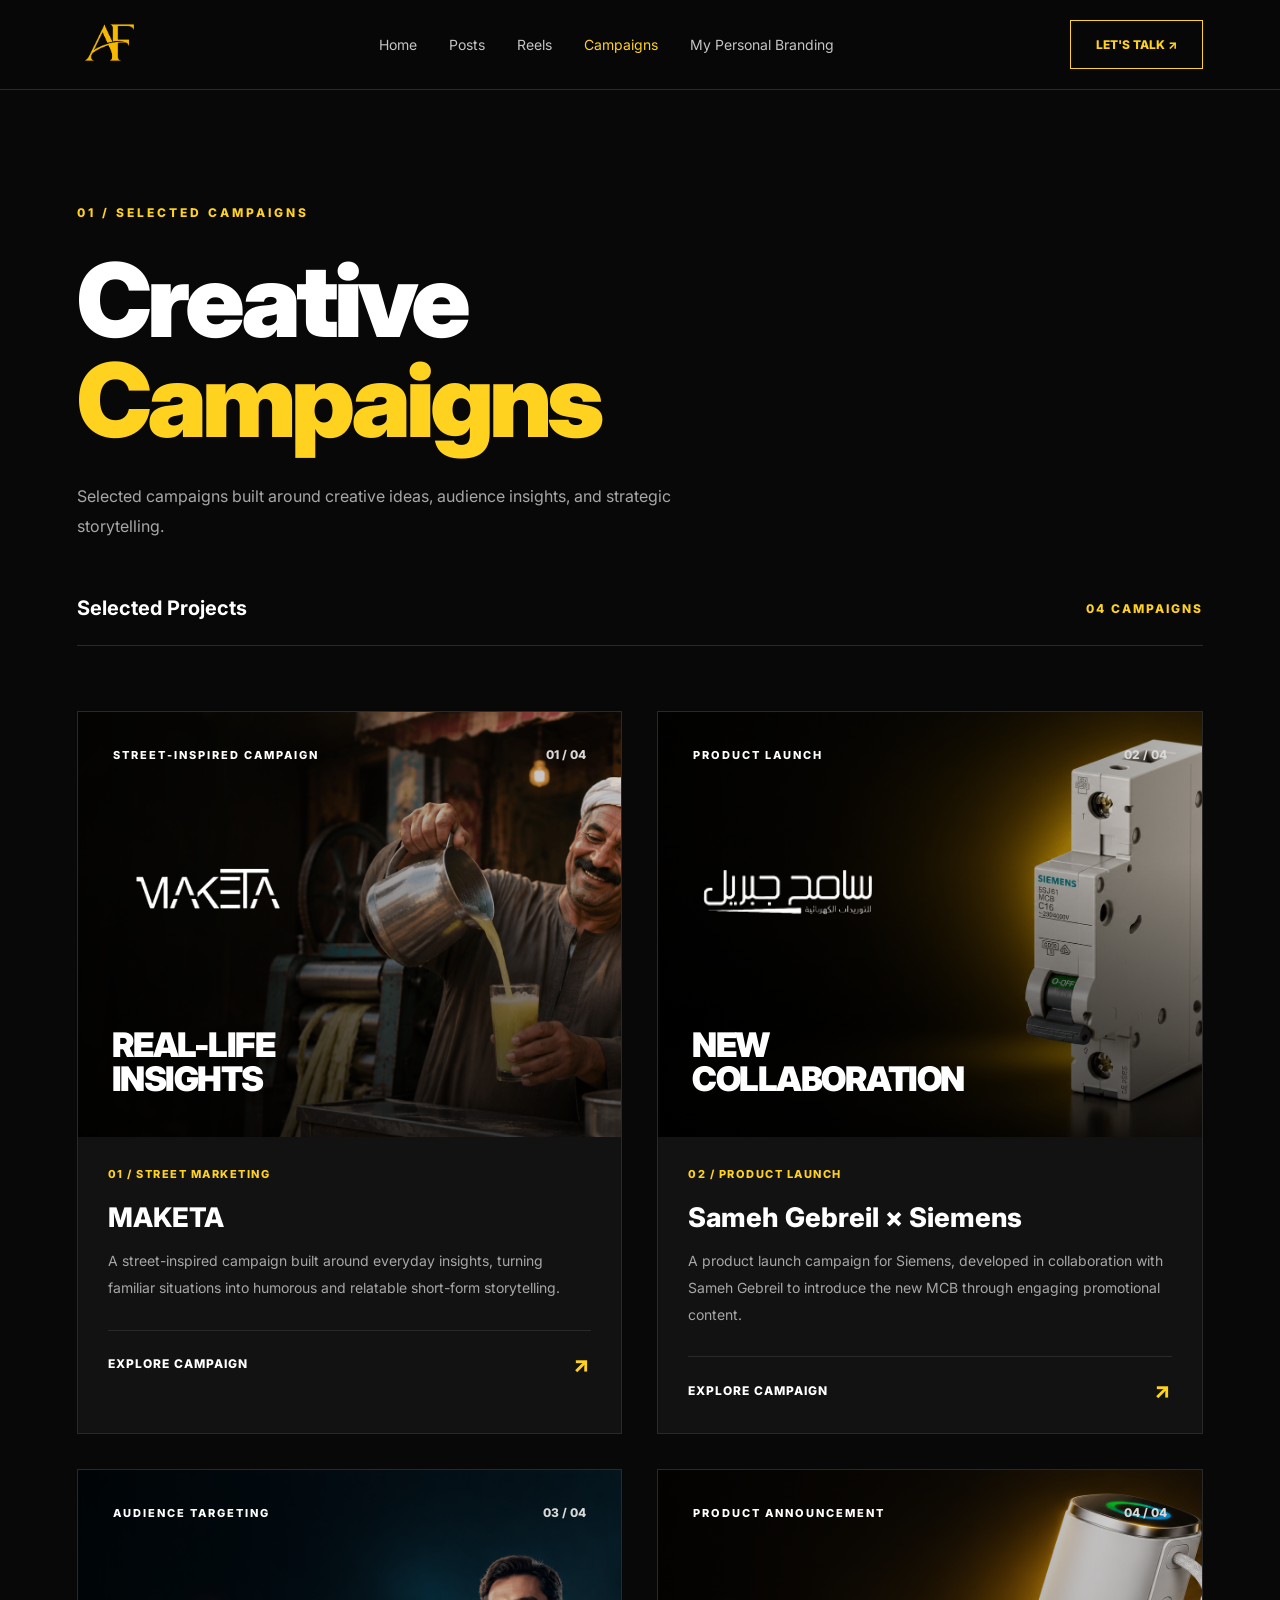
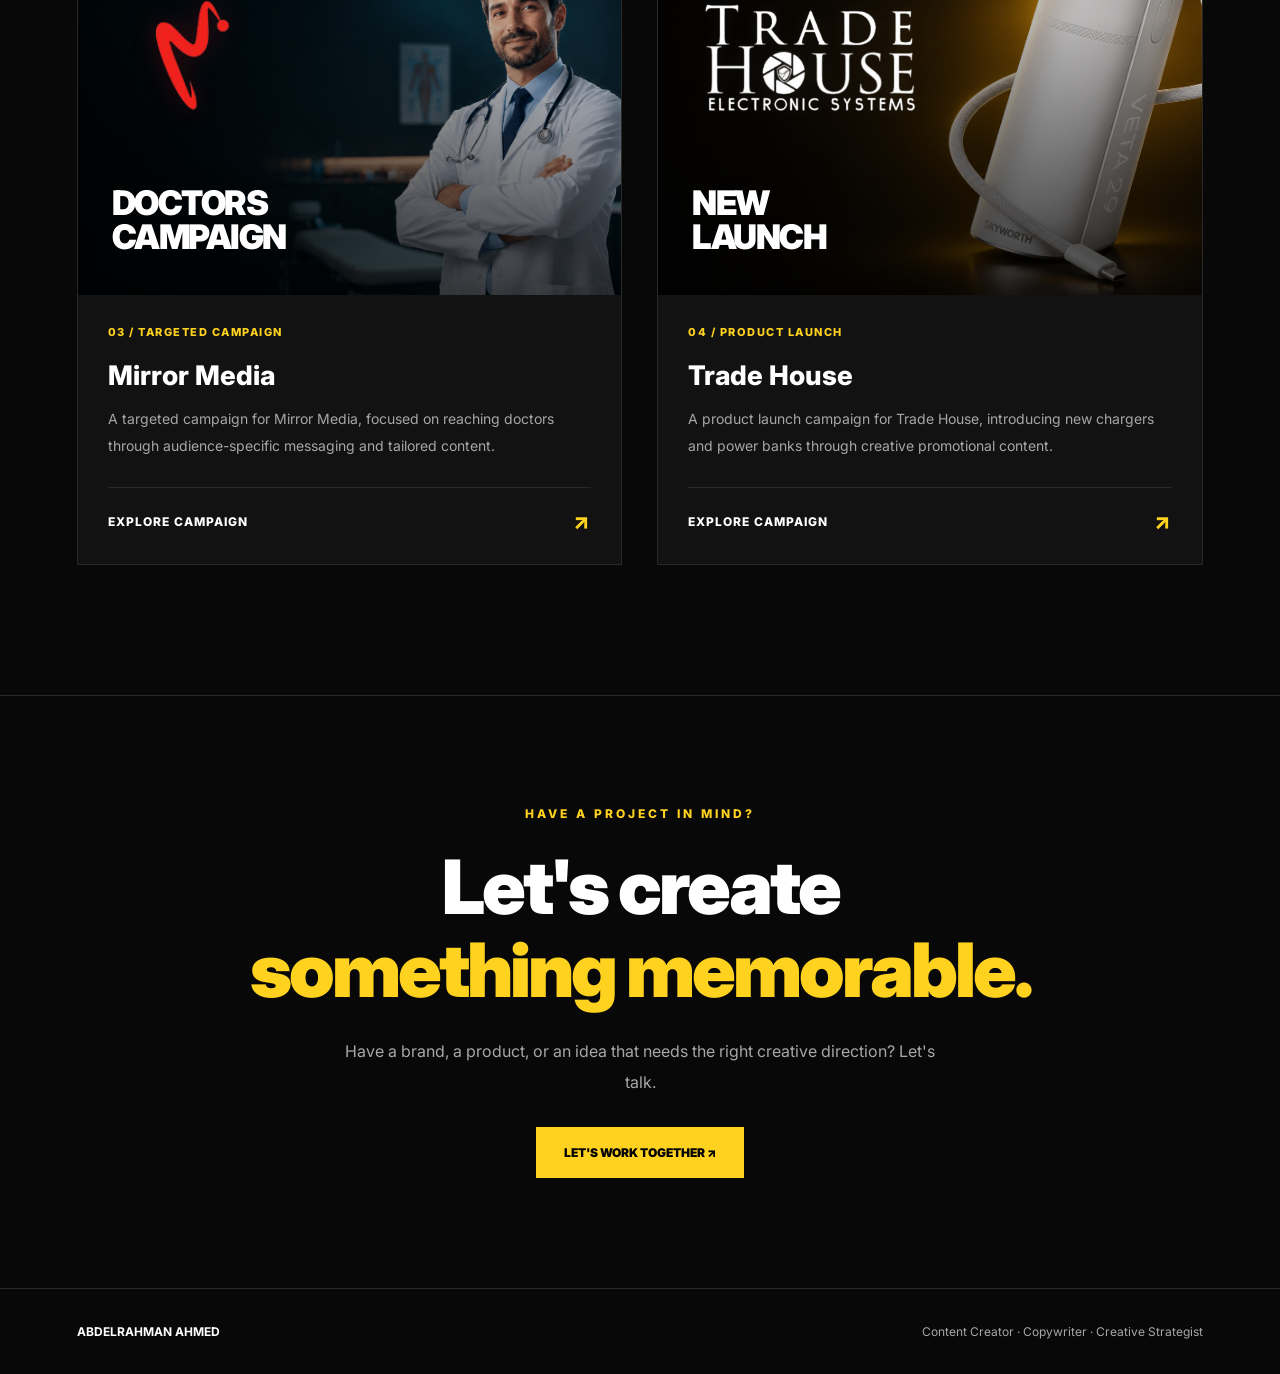
==== campaigns.html @ 6ed4d20f "ي" ====
<!DOCTYPE html>
<html lang="en">
<head>
<script async src="https://www.googletagmanager.com/gtm.js?id=GTM-5Q7FCBQ5"></script>
<script>
  window.dataLayer = window.dataLayer || [];
  function gtag(){dataLayer.push(arguments);}
  gtag('js', new Date());
</script>
<meta charset="UTF-8">
<meta name="viewport" content="width=device-width, initial-scale=1.0">
<title>Selected Campaigns | Abdelrahman Ahmed</title>

<link rel="preconnect" href="https://fonts.googleapis.com">
<link rel="preconnect" href="https://fonts.gstatic.com" crossorigin>
<link href="https://fonts.googleapis.com/css2?family=Inter:wght@400;500;600;700;800;900&display=swap" rel="stylesheet">

<style>
:root {
  --bg: #080808;
  --surface: #121212;
  --yellow: #ffd21f;
  --white: #fff;
  --gray: #a7a7a7;
  --line: #292929;
}

* {
  margin: 0;
  padding: 0;
  box-sizing: border-box;
}

html { scroll-behavior: smooth; }

body {
  background: var(--bg);
  color: var(--white);
  font-family: 'Inter', Arial, sans-serif;
  overflow-x: hidden;
}

a {
  color: inherit;
  text-decoration: none;
}

.container {
  width: 88%;
  max-width: 1450px;
  margin: auto;
}

/* HEADER */

header {
  height: 90px;
  padding: 0 6%;
  display: flex;
  align-items: center;
  justify-content: space-between;
  border-bottom: 1px solid var(--line);
  position: sticky;
  top: 0;
  z-index: 100;
  background: rgba(8,8,8,.96);
  backdrop-filter: blur(12px);
}

.brand img {
  width: 65px;
  height: 58px;
  object-fit: contain;
}

.nav-links {
  display: flex;
  gap: 32px;
  align-items: center;
}

.nav-links a {
  color: #c5c5c5;
  font-size: 14px;
  transition: .3s;
}

.nav-links a:hover,
.nav-links a.active {
  color: var(--yellow);
}

.contact-btn {
  border: 1px solid var(--yellow);
  color: var(--yellow);
  padding: 16px 25px;
  font-size: 12px;
  font-weight: 800;
  transition: .3s;
}

.contact-btn:hover {
  background: var(--yellow);
  color: #000;
}

/* MOBILE MENU */

.mobile-menu-toggle {
  display: none;
  width: 44px;
  height: 44px;
  align-items: center;
  justify-content: center;
  flex-direction: column;
  gap: 6px;
  border: 1px solid transparent;
  background: transparent;
  cursor: pointer;
  padding: 0;
}

.mobile-menu-toggle span {
  display: block;
  width: 26px;
  height: 2px;
  background: #fff;
  border-radius: 2px;
  transition: transform .25s ease, opacity .2s ease;
}

.mobile-menu-toggle[aria-expanded="true"] {
  border-color: var(--yellow);
}

.mobile-menu-toggle[aria-expanded="true"] span:nth-child(1) {
  transform: translateY(8px) rotate(45deg);
}

.mobile-menu-toggle[aria-expanded="true"] span:nth-child(2) {
  opacity: 0;
}

.mobile-menu-toggle[aria-expanded="true"] span:nth-child(3) {
  transform: translateY(-8px) rotate(-45deg);
}

.mobile-menu-backdrop {
  display: none;
}

/* INTRO */

.eyebrow {
  color: var(--yellow);
  font-size: 12px;
  font-weight: 800;
  letter-spacing: 3px;
}

.yellow { color: var(--yellow); }

.page-intro {
  padding: 115px 0 65px;
}

.page-intro h1 {
  font-size: clamp(60px, 8vw, 110px);
  font-weight: 900;
  line-height: .98;
  letter-spacing: -5px;
  margin: 30px 0;
}

.page-description {
  color: var(--gray);
  font-size: 16px;
  line-height: 1.9;
  max-width: 650px;
}

.intro-bottom {
  display: flex;
  justify-content: space-between;
  align-items: center;
  margin-top: 55px;
  padding-bottom: 25px;
  border-bottom: 1px solid var(--line);
}

.intro-bottom h3 { font-size: 20px; }

.project-total {
  color: var(--yellow);
  font-size: 12px;
  letter-spacing: 2px;
  font-weight: 800;
}

/* CAMPAIGNS */

.campaign-section {
  padding-bottom: 130px;
}

.campaign-grid {
  display: grid;
  grid-template-columns: repeat(2, minmax(0, 1fr));
  gap: 35px;
}

.campaign-card {
  display: block;
  background: var(--surface);
  border: 1px solid var(--line);
  overflow: hidden;
  transition: .35s;
}

.campaign-card:hover {
  border-color: var(--yellow);
  transform: translateY(-7px);
}

/* CAMPAIGN VISUAL */

.campaign-visual {
  height: 425px;
  position: relative;
  overflow: hidden;
  isolation: isolate;
  padding: 35px;
  background: #141414;
}

.campaign-image {
  position: absolute;
  inset: 0;
  width: 100%;
  height: 100%;
  object-fit: cover;
  object-position: center;
  z-index: 0;
  transition: transform .7s ease;
}

.campaign-card:hover .campaign-image {
  transform: scale(1.04);
}

.campaign-visual::after {
  content: "";
  position: absolute;
  inset: 0;
  z-index: 1;
  background:
    linear-gradient(
      90deg,
      rgba(0,0,0,.78) 0%,
      rgba(0,0,0,.40) 48%,
      rgba(0,0,0,.10) 100%
    ),
    linear-gradient(
      0deg,
      rgba(0,0,0,.65) 0%,
      transparent 65%
    );
}

/* TOP LABEL */

.visual-top {
  position: relative;
  z-index: 4;
  display: flex;
  justify-content: space-between;
  align-items: center;
}

.visual-category {
  font-size: 11px;
  letter-spacing: 2px;
  font-weight: 800;
}

.visual-number {
  font-size: 12px;
  font-weight: 800;
  color: #d8d8d8;
}

/* HEADLINES */

.visual-bottom {
  position: absolute;
  z-index: 5;
  left: 34px;
  bottom: 42px;
  width: calc(100% - 68px);
}

.visual-highlight {
  display: block;
  max-width: 85%;
  font-size: clamp(32px, 2.65vw, 44px);
  font-weight: 900;
  line-height: .99;
  letter-spacing: -1.5px;
  color: #fff;
  text-transform: uppercase;
  overflow-wrap: normal;
  word-break: normal;
  transition: color .3s ease;
}

.campaign-card:hover .visual-highlight {
  color: var(--yellow);
}

/* LOGOS */

.visual-logo {
  position: absolute;
  z-index: 3;
  top: 135px;
  left: 42px;
  display: flex;
  align-items: center;
  justify-content: center;
  pointer-events: none;
}

.visual-logo img {
  display: block;
  width: 100%;
  height: 100%;
  object-fit: contain;
  background: transparent;
}

/* MAKETA */

.logo-maketa {
  width: 175px;
  height: 90px;
}

/* SAMEH GEBREIL */

.logo-siemens {
  width: 175px;
  height: 90px;
}

/* MIRROR MEDIA */

.logo-mirror {
  top: 125px;
  left: 40px;
  width: 155px;
  height: 125px;
}

.logo-mirror img {
  filter: drop-shadow(0 0 12px rgba(255,25,35,.20));
}

/* TRADE HOUSE */

.logo-trade {
  top: 125px;
  left: 42px;
  width: 220px;
  height: 125px;
  padding: 0;
  margin: 0;
  background: transparent !important;
  border: none;
  border-radius: 0;
  box-shadow: none;
}

.logo-trade img {
  width: 100%;
  height: 100%;
  object-fit: contain;
  background: transparent !important;
  filter: drop-shadow(0 0 8px rgba(255,255,255,.08));
}

/* IMAGE POSITIONING */

.visual-maketa .campaign-image {
  object-position: center;
}

.visual-siemens .campaign-image {
  object-position: center;
}

.visual-mirror .campaign-image {
  object-position: center;
}

.visual-trade .campaign-image {
  object-position: center;
}

/* CAMPAIGN INFO */

.campaign-info {
  padding: 30px;
  background: var(--surface);
}

.campaign-meta {
  display: flex;
  align-items: center;
  margin-bottom: 20px;
}

.campaign-meta span {
  color: var(--yellow);
  font-size: 11px;
  font-weight: 800;
  letter-spacing: 1.5px;
}

.campaign-info h3 {
  font-size: 27px;
  font-weight: 800;
  margin-bottom: 14px;
  transition: .3s;
}

.campaign-card:hover .campaign-info h3 {
  color: var(--yellow);
}

.campaign-info p {
  color: var(--gray);
  font-size: 14px;
  line-height: 1.9;
  max-width: 560px;
}

.view-project {
  display: flex;
  justify-content: space-between;
  align-items: center;
  border-top: 1px solid var(--line);
  margin-top: 28px;
  padding-top: 20px;
  color: white;
  font-size: 12px;
  font-weight: 800;
  letter-spacing: 1px;
}

.view-project span:last-child {
  color: var(--yellow);
  font-size: 22px;
  transition: .3s;
}

.campaign-card:hover .view-project span:last-child {
  transform: translate(5px,-5px);
}

/* CTA */

.final-cta {
  text-align: center;
  padding: 110px 20px;
  border-top: 1px solid var(--line);
}

.final-cta h2 {
  font-size: clamp(40px,6vw,75px);
  font-weight: 900;
  line-height: 1.1;
  margin: 25px 0;
  letter-spacing: -3px;
}

.final-cta p {
  color: var(--gray);
  max-width: 600px;
  margin: 0 auto 30px;
  line-height: 1.9;
}

.primary-btn {
  display: inline-block;
  background: var(--yellow);
  color: #000;
  padding: 18px 28px;
  font-size: 12px;
  font-weight: 900;
  transition: .3s;
}

.primary-btn:hover {
  background: white;
  transform: translateY(-4px);
}

/* FOOTER */

footer {
  padding: 35px 6%;
  border-top: 1px solid var(--line);
  display: flex;
  justify-content: space-between;
  gap: 20px;
  color: var(--gray);
  font-size: 12px;
}

footer strong { color: white; }

/* TABLET */

@media (max-width: 900px) {

  .campaign-grid {
    gap: 20px;
  }

  .campaign-visual {
    height: 340px;
    padding: 25px;
  }

  .visual-bottom {
    left: 24px;
    bottom: 28px;
    width: calc(100% - 48px);
  }

  .visual-highlight {
    font-size: clamp(28px, 3.2vw, 38px);
    max-width: 85%;
  }

  .visual-logo {
    top: 110px;
    left: 28px;
  }

  .logo-maketa {
    width: 150px;
    height: 80px;
  }

  .logo-siemens {
    width: 145px;
    height: 80px;
  }

  .logo-mirror {
    top: 95px;
    left: 25px;
    width: 125px;
    height: 105px;
  }

  .logo-trade {
    top: 95px;
    left: 25px;
    width: 175px;
    height: 100px;
  }

  .campaign-info {
    padding: 22px;
  }

  .campaign-info h3 {
    font-size: 22px;
  }
}

/* MOBILE ONLY */

@media (max-width: 600px) {

  /* HEADER */

  header {
    height: 75px;
    min-height: 75px;
    flex-wrap: nowrap;
    padding: 10px 6%;
    gap: 0;
  }

  .brand img {
    width: 48px;
    height: 45px;
  }

  .mobile-menu-toggle {
    display: flex;
  }

  /* MOBILE NAVIGATION */

  .nav-links {
    display: none;
    position: absolute;
    top: calc(100% + 10px);
    left: 6%;
    right: 6%;
    width: auto;
    order: initial;
    overflow: visible;
    flex-direction: column;
    align-items: stretch;
    gap: 0;
    padding: 12px;
    background: #121212;
    border: 1px solid #303030;
    border-radius: 16px;
    box-shadow: 0 18px 45px rgba(0,0,0,.55);
    z-index: 120;
  }

  .nav-links.is-open {
    display: flex;
  }

  .nav-links a {
    display: block;
    font-size: 15px;
    padding: 17px 14px;
    color: #bdbdbd;
    border-bottom: 1px solid #292929;
  }

  .nav-links a:last-child {
    border-bottom: 0;
  }

  .nav-links a.active {
    color: var(--yellow);
  }

  .mobile-menu-backdrop {
    display: none;
    position: fixed;
    top: 75px;
    left: 0;
    right: 0;
    bottom: 0;
    background: rgba(0,0,0,.48);
    z-index: 95;
  }

  .mobile-menu-backdrop.is-visible {
    display: block;
  }

  body.mobile-menu-open {
    overflow: hidden;
  }

  .contact-btn {
    display: none;
  }

  /* PAGE */

  .container {
    width: 90%;
  }

  .page-intro {
    padding: 65px 0 45px;
  }

  .page-intro h1 {
    font-size: 52px;
    letter-spacing: -3px;
  }

  .page-description {
    font-size: 14px;
  }

  .intro-bottom {
    margin-top: 35px;
    padding-bottom: 20px;
  }

  .intro-bottom h3 {
    font-size: 17px;
  }

  .project-total {
    font-size: 10px;
    letter-spacing: 1.5px;
  }

  /* CAMPAIGN GRID */

  .campaign-grid {
    grid-template-columns: 1fr;
    gap: 24px;
  }

  /* RESPONSIVE IMAGE SIZE */

  .campaign-visual {
    width: 100%;
    height: auto;
    aspect-ratio: 4 / 3;
    min-height: 0;
    padding: 18px;
    overflow: hidden;
  }

  .campaign-image {
    width: 100%;
    height: 100%;
    inset: 0;
    object-fit: cover;
    object-position: center center;
  }

  /* IMAGE LABELS */

  .visual-top {
    position: relative;
    z-index: 4;
    align-items: center;
    gap: 8px;
  }

  .visual-category {
    font-size: clamp(8px, 2.5vw, 10px);
    letter-spacing: 1px;
  }

  .visual-number {
    font-size: 10px;
    white-space: nowrap;
  }

  /* IMAGE HEADLINES */

  .visual-bottom {
    left: 6%;
    bottom: 7%;
    width: 88%;
  }

  .visual-highlight {
    font-size: clamp(25px, 7.5vw, 34px);
    line-height: .98;
    letter-spacing: -1px;
    max-width: 90%;
  }

  /* RESPONSIVE LOGOS */

  .visual-logo {
    top: 26%;
    left: 6%;
  }

  .logo-maketa {
    width: 44%;
    height: 30%;
  }

  .logo-siemens {
    width: 42%;
    height: 30%;
  }

  .logo-mirror {
    top: 24%;
    left: 6%;
    width: 30%;
    height: 34%;
  }

  .logo-trade {
    top: 24%;
    left: 6%;
    width: 42%;
    height: 34%;
  }

  /* CAMPAIGN INFORMATION */

  .campaign-info {
    padding: 20px;
  }

  .campaign-meta {
    margin-bottom: 16px;
  }

  .campaign-meta span {
    font-size: 10px;
    letter-spacing: 1px;
  }

  .campaign-info h3 {
    font-size: 21px;
    margin-bottom: 12px;
  }

  .campaign-info p {
    font-size: 13px;
    line-height: 1.85;
  }

  .view-project {
    margin-top: 22px;
    padding-top: 18px;
    font-size: 11px;
  }

  /* BOTTOM SECTIONS */

  .campaign-section {
    padding-bottom: 65px;
  }

  .final-cta {
    padding: 75px 20px;
  }

  .final-cta h2 {
    font-size: 40px;
  }

  footer {
    flex-direction: column;
    text-align: center;
  }
}

/* SMALL PHONES */

@media (max-width: 360px) {

  .page-intro h1 {
    font-size: 46px;
  }

  .campaign-visual {
    aspect-ratio: 4 / 3;
  }

  .visual-highlight {
    font-size: 25px;
  }

  .campaign-info {
    padding: 16px;
  }

  .campaign-info h3 {
    font-size: 19px;
  }
}

</style>
</head>

<body>

<header>

  <a href="portfolio.html" class="brand">
    <img src="pic/af.png" alt="AF Logo">
  </a>

  <nav class="nav-links" id="site-navigation" aria-label="Main navigation">
    <a href="portfolio.html">Home</a>
    <a href="posts.html">Posts</a>
    <a href="videos.html">Reels</a>
    <a href="campaigns.html" class="active">Campaigns</a>
    <a href="personal-branding.html">My Personal Branding</a>
  </nav>

  <button
    class="mobile-menu-toggle"
    type="button"
    aria-label="Open menu"
    aria-expanded="false"
    aria-controls="site-navigation"
  >
    <span></span>
    <span></span>
    <span></span>
  </button>

  <a href="portfolio.html#contact" class="contact-btn">
    LET'S TALK ↗
  </a>

</header>

<div class="mobile-menu-backdrop" aria-hidden="true"></div>

<main>

<!-- PAGE INTRO -->

<section class="page-intro">
  <div class="container">

    <div class="eyebrow">01 / SELECTED CAMPAIGNS</div>

    <h1>
      Creative<br>
      <span class="yellow">Campaigns</span>
    </h1>

    <p class="page-description">
      Selected campaigns built around creative ideas,
      audience insights, and strategic storytelling.
    </p>

    <div class="intro-bottom">
      <h3>Selected Projects</h3>
      <span class="project-total">04 CAMPAIGNS</span>
    </div>

  </div>
</section>

<!-- CAMPAIGNS -->

<section class="campaign-section">
<div class="container">

<div class="campaign-grid">

<!-- 01 MAKETA -->

<a href="maketa.html" class="campaign-card">

  <div class="campaign-visual visual-maketa">

    <img
      src="pic/كامبين ماكيتا.png"
      alt="MAKETA Campaign"
      class="campaign-image"
    >

    <div class="visual-top">
      <span class="visual-category">STREET-INSPIRED CAMPAIGN</span>
      <span class="visual-number">01 / 04</span>
    </div>

    <div class="visual-logo logo-maketa">
      <img
        src="logos/لوجو كامبين/38.png"
        alt="MAKETA Logo"
      >
    </div>

    <div class="visual-bottom">
      <span class="visual-highlight">
        REAL-LIFE<br>INSIGHTS
      </span>
    </div>

  </div>

  <div class="campaign-info">

    <div class="campaign-meta">
      <span>01 / STREET MARKETING</span>
    </div>

    <h3>MAKETA</h3>

    <p>
      A street-inspired campaign built around everyday insights,
      turning familiar situations into humorous and relatable
      short-form storytelling.
    </p>

    <div class="view-project">
      <span>EXPLORE CAMPAIGN</span>
      <span>↗</span>
    </div>

  </div>

</a>

<!-- 02 SAMEH GEBREIL x SIEMENS -->

<a href="sameh-gabrile-siemens.html" class="campaign-card">

  <div class="campaign-visual visual-siemens">

    <img
      src="pic/كامبين mcb.png"
      alt="Siemens MCB Campaign"
      class="campaign-image"
    >

    <div class="visual-top">
      <span class="visual-category">PRODUCT LAUNCH</span>
      <span class="visual-number">02 / 04</span>
    </div>

    <div class="visual-logo logo-siemens">
      <img
        src="logos/لوجو كامبين/sameh_gabriel_logo_transparent.png"
        alt="Sameh Gebreil Logo"
      >
    </div>

    <div class="visual-bottom">
      <span class="visual-highlight">
        NEW<br>COLLABORATION
      </span>
    </div>

  </div>

  <div class="campaign-info">

    <div class="campaign-meta">
      <span>02 / PRODUCT LAUNCH</span>
    </div>

    <h3>Sameh Gebreil × Siemens</h3>

    <p>
      A product launch campaign for Siemens, developed in
      collaboration with Sameh Gebreil to introduce the new
      MCB through engaging promotional content.
    </p>

    <div class="view-project">
      <span>EXPLORE CAMPAIGN</span>
      <span>↗</span>
    </div>

  </div>

</a>

<!-- 03 MIRROR MEDIA -->

<a href="mirror-media.html" class="campaign-card">

  <div class="campaign-visual visual-mirror">

    <img
      src="pic/كامبين ميرور.png"
      alt="Mirror Media Campaign"
      class="campaign-image"
    >

    <div class="visual-top">
      <span class="visual-category">AUDIENCE TARGETING</span>
      <span class="visual-number">03 / 04</span>
    </div>

    <div class="visual-logo logo-mirror">
      <img
        src="logos/لوجو كامبين/37.png"
        alt="Mirror Media Logo"
      >
    </div>

    <div class="visual-bottom">
      <span class="visual-highlight">
        DOCTORS<br>CAMPAIGN
      </span>
    </div>

  </div>

  <div class="campaign-info">

    <div class="campaign-meta">
      <span>03 / TARGETED CAMPAIGN</span>
    </div>

    <h3>Mirror Media</h3>

    <p>
      A targeted campaign for Mirror Media, focused on reaching
      doctors through audience-specific messaging and tailored content.
    </p>

    <div class="view-project">
      <span>EXPLORE CAMPAIGN</span>
      <span>↗</span>
    </div>

  </div>

</a>

<!-- 04 TRADE HOUSE -->

<a href="trade-store.html" class="campaign-card">

  <div class="campaign-visual visual-trade">

    <img
      src="pic/كامبين باور بانك.png"
      alt="Trade House Campaign"
      class="campaign-image"
    >

    <div class="visual-top">
      <span class="visual-category">PRODUCT ANNOUNCEMENT</span>
      <span class="visual-number">04 / 04</span>
    </div>

    <div class="visual-logo logo-trade">
      <img
        src="logos/لوجو كامبين/19.png"
        alt="Trade House Logo"
      >
    </div>

    <div class="visual-bottom">
      <span class="visual-highlight">
        NEW<br>LAUNCH
      </span>
    </div>

  </div>

  <div class="campaign-info">

    <div class="campaign-meta">
      <span>04 / PRODUCT LAUNCH</span>
    </div>

    <h3>Trade House</h3>

    <p>
      A product launch campaign for Trade House, introducing
      new chargers and power banks through creative
      promotional content.
    </p>

    <div class="view-project">
      <span>EXPLORE CAMPAIGN</span>
      <span>↗</span>
    </div>

  </div>

</a>

</div>
</div>
</section>

<!-- FINAL CTA -->

<section class="final-cta">

  <div class="eyebrow">HAVE A PROJECT IN MIND?</div>

  <h2>
    Let's create<br>
    <span class="yellow">something memorable.</span>
  </h2>

  <p>
    Have a brand, a product, or an idea that needs the right
    creative direction? Let's talk.
  </p>

  <a href="portfolio.html#contact" class="primary-btn">
    LET'S WORK TOGETHER ↗
  </a>

</section>

</main>

<!-- FOOTER -->

<footer>
  <strong>ABDELRAHMAN AHMED</strong>
  <span>Content Creator · Copywriter · Creative Strategist</span>
</footer>

<!-- MOBILE MENU SCRIPT -->

<script>
(() => {

  const menuButton = document.querySelector(".mobile-menu-toggle");
  const navigation = document.querySelector(".nav-links");
  const backdrop = document.querySelector(".mobile-menu-backdrop");

  if (!menuButton || !navigation || !backdrop) return;

  const setMenuState = (isOpen) => {

    menuButton.setAttribute("aria-expanded", String(isOpen));

    menuButton.setAttribute(
      "aria-label",
      isOpen ? "Close menu" : "Open menu"
    );

    navigation.classList.toggle("is-open", isOpen);

    backdrop.classList.toggle("is-visible", isOpen);

    document.body.classList.toggle("mobile-menu-open", isOpen);
  };

  menuButton.addEventListener("click", () => {

    const isOpen =
      menuButton.getAttribute("aria-expanded") === "true";

    setMenuState(!isOpen);

  });

  backdrop.addEventListener("click", () => {
    setMenuState(false);
  });

  navigation.querySelectorAll("a").forEach((link) => {

    link.addEventListener("click", () => {
      setMenuState(false);
    });

  });

  document.addEventListener("keydown", (event) => {

    if (event.key === "Escape") {
      setMenuState(false);
    }

  });

  window.addEventListener("resize", () => {

    if (window.innerWidth > 600) {
      setMenuState(false);
    }

  });

})();
</script>

</body>
</html>
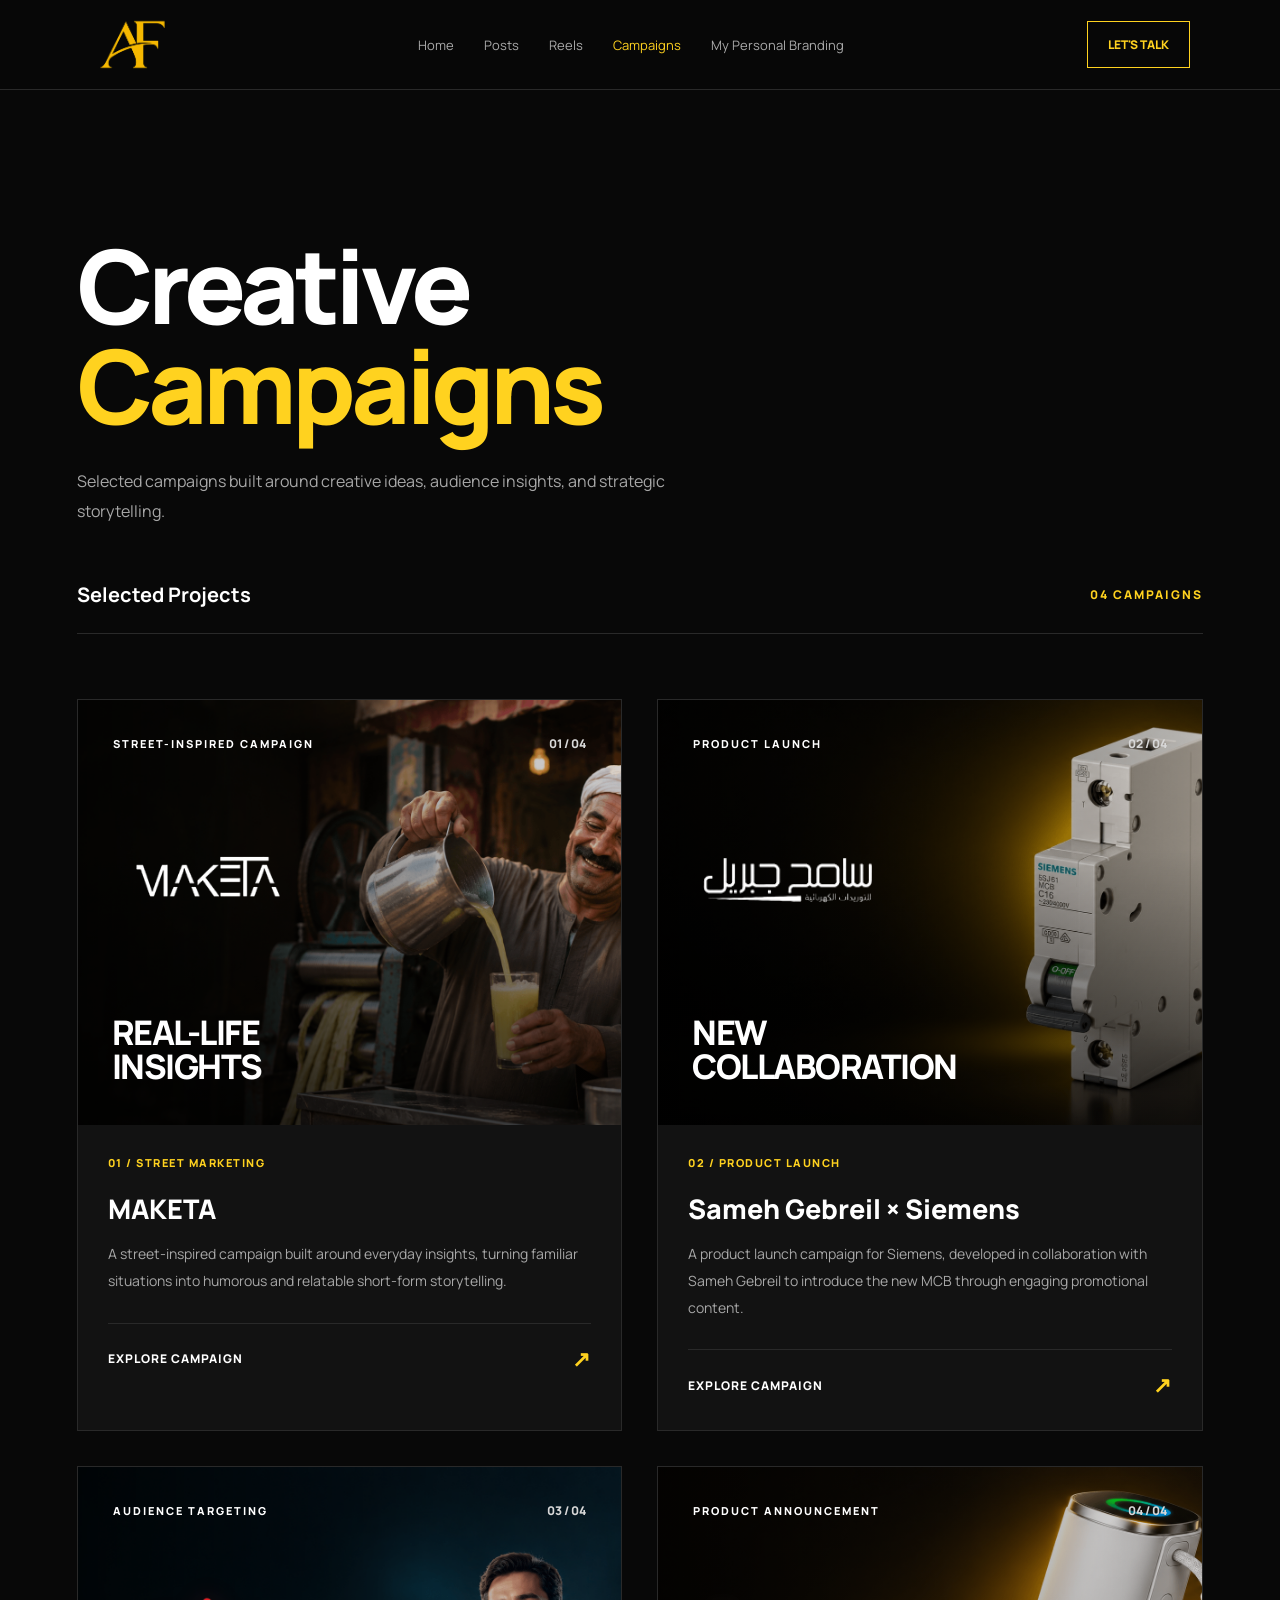
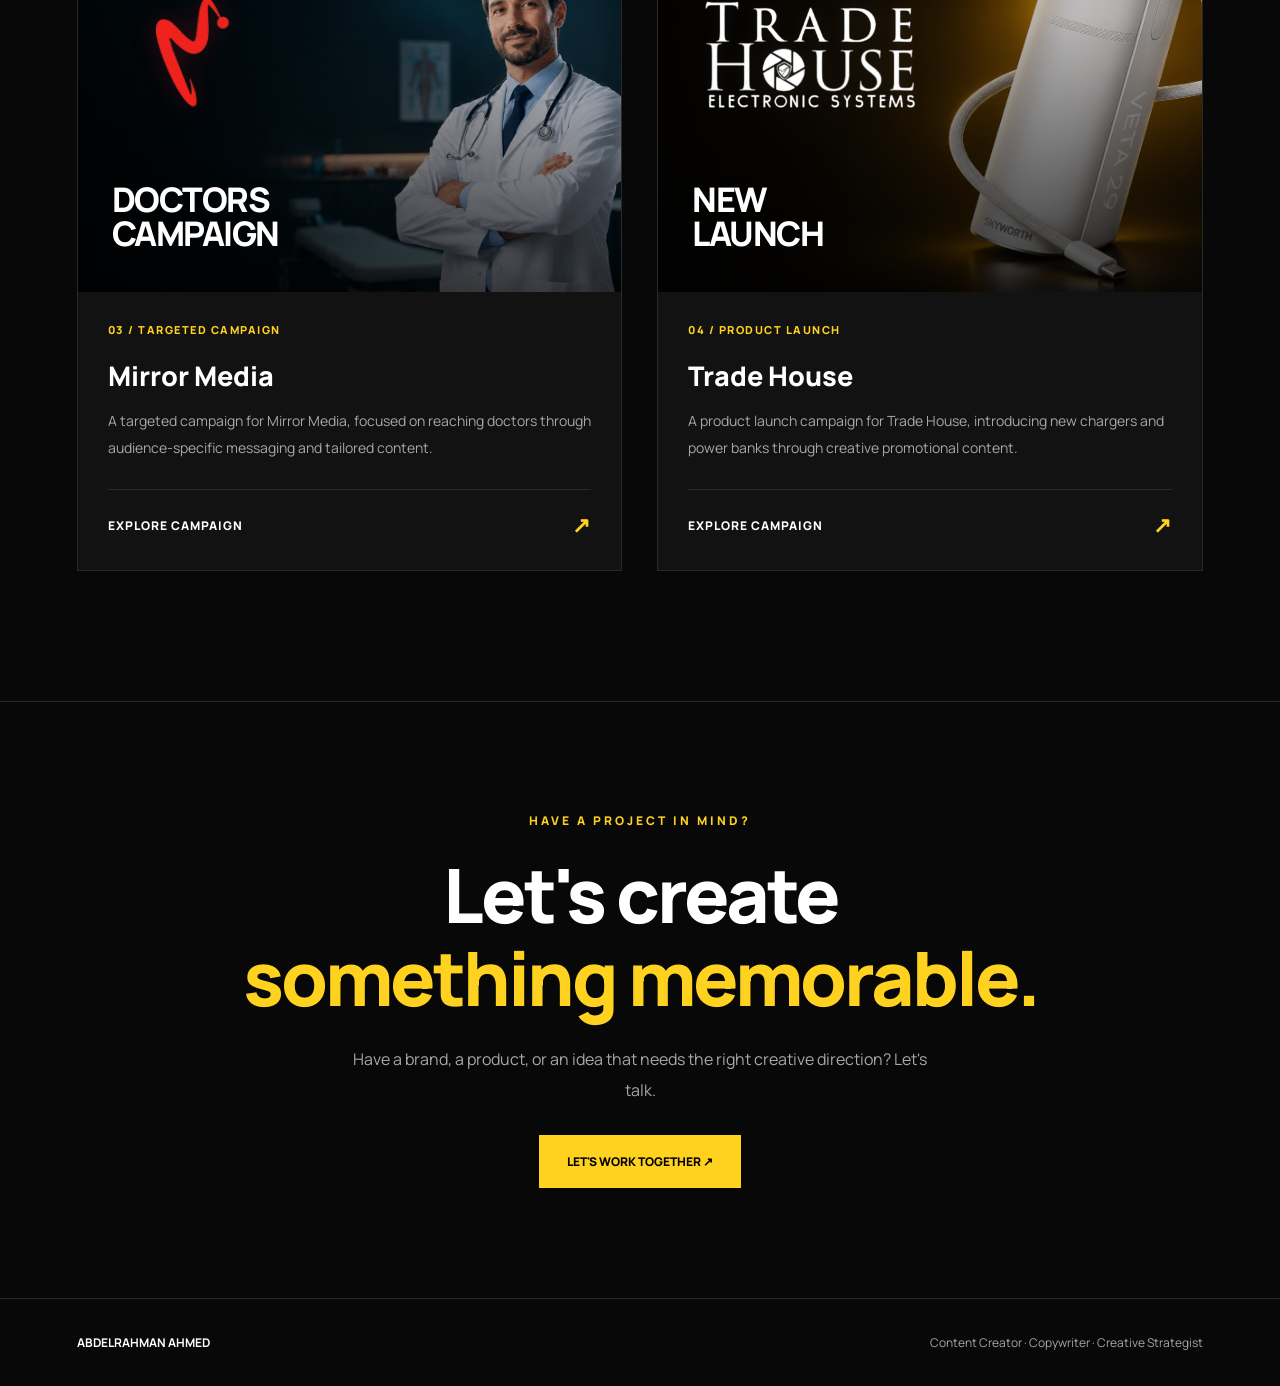
==== commit 522bd894: "ي" ====
--- a/campaigns.html
+++ b/campaigns.html
@@ -10,11 +10,11 @@
 </script>
 <meta charset="UTF-8">
 <meta name="viewport" content="width=device-width, initial-scale=1.0">
-<title>Selected Campaigns | Abdelrahman Ahmed</title>
+<title>Selected Campaigns | Abdelrahman</title>
 
 <link rel="preconnect" href="https://fonts.googleapis.com">
 <link rel="preconnect" href="https://fonts.gstatic.com" crossorigin>
-<link href="https://fonts.googleapis.com/css2?family=Inter:wght@400;500;600;700;800;900&display=swap" rel="stylesheet">
+<link href="https://fonts.googleapis.com/css2?family=Manrope:wght@400;500;600;700;800&display=swap" rel="stylesheet">
 
 <style>
 :root {
@@ -37,7 +37,7 @@
 body {
   background: var(--bg);
   color: var(--white);
-  font-family: 'Inter', Arial, sans-serif;
+  font-family: 'Manrope', sans-serif;
   overflow-x: hidden;
 }
 
@@ -870,6 +870,86 @@
   }
 }
 
+
+/* ===== UNIFIED HEADER + TYPOGRAPHY (matches index.html) ===== */
+body, button, input, textarea, select { font-family: 'Manrope', sans-serif; }
+h1, h2, h3, h4 { font-family: 'Manrope', sans-serif; font-weight: 700; }
+.page-hero h1, .hero h1 {
+  font-size: clamp(58px, 7vw, 95px);
+  line-height: 1.05;
+  letter-spacing: -5px;
+  font-weight: 700;
+}
+header {
+  height: auto;
+  min-height: 90px;
+  padding: 0 7%;
+  display: flex;
+  align-items: center;
+  justify-content: space-between;
+  gap: 0;
+  border-bottom: 1px solid #292929;
+  position: sticky;
+  top: 0;
+  z-index: 100;
+  background: rgba(8,8,8,.96);
+  backdrop-filter: blur(12px);
+  -webkit-backdrop-filter: blur(12px);
+}
+header .logo { width: 85px; height: 65px; display: flex; align-items: center; flex-shrink: 0; }
+header .logo img { width: 100%; height: 100%; object-fit: contain; }
+header nav { display: flex; gap: 30px; }
+header nav a { color: #aaa; font-size: 13px; font-weight: 400; transition: .3s; }
+header nav a:hover, header nav a.active { color: #FFD21F; }
+header .menu-toggle { display: none; }
+header .contact-link {
+  color: #FFD21F !important;
+  border: 1px solid #FFD21F;
+  padding: 14px 20px;
+  font-size: 12px;
+  font-weight: 800;
+  transition: .3s;
+}
+header .contact-link:hover { background: #FFD21F; color: #080808 !important; }
+@media (max-width: 750px) {
+  .page-hero h1, .hero h1 { font-size: clamp(42px, 12vw, 54px); letter-spacing: -2px; }
+  header {
+    height: 68px;
+    min-height: 68px;
+    padding: 8px 5%;
+    display: flex;
+    flex-wrap: nowrap;
+    align-items: center;
+    justify-content: space-between;
+    gap: 12px;
+    overflow: visible;
+  }
+  header .logo { width: 48px; height: 45px; flex-shrink: 0; }
+  header .contact-link { display: none; }
+  header .menu-toggle {
+    display: flex; width: 40px; height: 40px; margin-left: auto; padding: 8px;
+    border: 0; background: transparent; cursor: pointer;
+    align-items: center; justify-content: center; flex-direction: column; gap: 5px; flex-shrink: 0;
+  }
+  header .menu-toggle span { display: block; width: 22px; height: 2px; border-radius: 2px; background: #fff; transition: transform .25s ease, opacity .25s ease; }
+  header .menu-toggle[aria-expanded="true"] span:nth-child(1) { transform: translateY(7px) rotate(45deg); }
+  header .menu-toggle[aria-expanded="true"] span:nth-child(2) { opacity: 0; }
+  header .menu-toggle[aria-expanded="true"] span:nth-child(3) { transform: translateY(-7px) rotate(-45deg); }
+  header nav {
+    display: none; position: absolute; top: calc(100% + 8px); left: 5%; right: 5%; width: auto;
+    margin: 0; padding: 8px; flex-direction: column; align-items: stretch; justify-content: flex-start;
+    gap: 0; overflow: visible; white-space: normal; background: #121212; border: 1px solid #303030;
+    border-radius: 15px; box-shadow: 0 16px 35px rgba(0,0,0,.48); z-index: 130;
+  }
+  header nav.open { display: flex; }
+  header nav a {
+    display: block; width: 100%; flex: none; padding: 14px; border: 0; border-bottom: 1px solid #292929;
+    border-radius: 0; background: transparent; color: #b8b8b8; font-size: 13px; font-weight: 600; white-space: normal;
+  }
+  header nav a:last-child { border-bottom: 0; }
+  header nav a.active { color: #FFD21F; background: rgba(255,210,31,.07); border-radius: 8px; }
+  header nav a:hover { color: #FFD21F; }
+}
 </style>
 </head>
 
@@ -877,32 +957,36 @@
 
 <header>
 
-  <a href="portfolio.html" class="brand">
-    <img src="pic/af.png" alt="AF Logo">
+  <a href="index.html" class="logo">
+    <img src="pic/af.png" alt="AF Logo" decoding="async">
   </a>
 
-  <nav class="nav-links" id="site-navigation" aria-label="Main navigation">
-    <a href="portfolio.html">Home</a>
-    <a href="posts.html">Posts</a>
-    <a href="videos.html">Reels</a>
-    <a href="campaigns.html" class="active">Campaigns</a>
-    <a href="personal-branding.html">My Personal Branding</a>
-  </nav>
-
   <button
-    class="mobile-menu-toggle"
+    class="menu-toggle"
+    id="menuToggle"
     type="button"
-    aria-label="Open menu"
-    aria-expanded="false"
-    aria-controls="site-navigation"
-  >
+    aria-label="Open navigation menu"
+    aria-controls="mobileNav"
+    aria-expanded="false">
+
     <span></span>
     <span></span>
     <span></span>
+
   </button>
 
-  <a href="portfolio.html#contact" class="contact-btn">
-    LET'S TALK ↗
+  <nav id="mobileNav">
+
+    <a href="index.html">Home</a>
+    <a href="posts.html">Posts</a>
+    <a href="videos.html">Reels</a>
+    <a href="campaigns.html" class="active" aria-current="page">Campaigns</a>
+    <a href="personal-branding.html">My Personal Branding</a>
+
+  </nav>
+
+  <a href="index.html#contact" class="contact-link">
+    LET'S TALK
   </a>
 
 </header>
@@ -916,7 +1000,6 @@
 <section class="page-intro">
   <div class="container">
 
-    <div class="eyebrow">01 / SELECTED CAMPAIGNS</div>
 
     <h1>
       Creative<br>
@@ -1182,7 +1265,7 @@
     creative direction? Let's talk.
   </p>
 
-  <a href="portfolio.html#contact" class="primary-btn">
+  <a href="index.html#contact" class="primary-btn">
     LET'S WORK TOGETHER ↗
   </a>
 
@@ -1264,6 +1347,32 @@
 })();
 </script>
 
+<script>
+/* MOBILE NAVIGATION (same as index) */
+(function () {
+  const menuToggle = document.getElementById("menuToggle");
+  const mobileNav = document.getElementById("mobileNav");
+  function closeMobileMenu() {
+    if (!menuToggle || !mobileNav) return;
+    mobileNav.classList.remove("open");
+    menuToggle.setAttribute("aria-expanded", "false");
+    menuToggle.setAttribute("aria-label", "Open navigation menu");
+  }
+  if (menuToggle && mobileNav) {
+    menuToggle.addEventListener("click", () => {
+      const isOpen = mobileNav.classList.toggle("open");
+      menuToggle.setAttribute("aria-expanded", String(isOpen));
+      menuToggle.setAttribute("aria-label", isOpen ? "Close navigation menu" : "Open navigation menu");
+    });
+    mobileNav.querySelectorAll("a").forEach(l => l.addEventListener("click", closeMobileMenu));
+    document.addEventListener("click", e => {
+      if (!mobileNav.contains(e.target) && !menuToggle.contains(e.target)) closeMobileMenu();
+    });
+    document.addEventListener("keydown", e => { if (e.key === "Escape") closeMobileMenu(); });
+    window.addEventListener("resize", () => { if (window.innerWidth > 750) closeMobileMenu(); });
+  }
+})();
+</script>
 </body>
 </html>
 
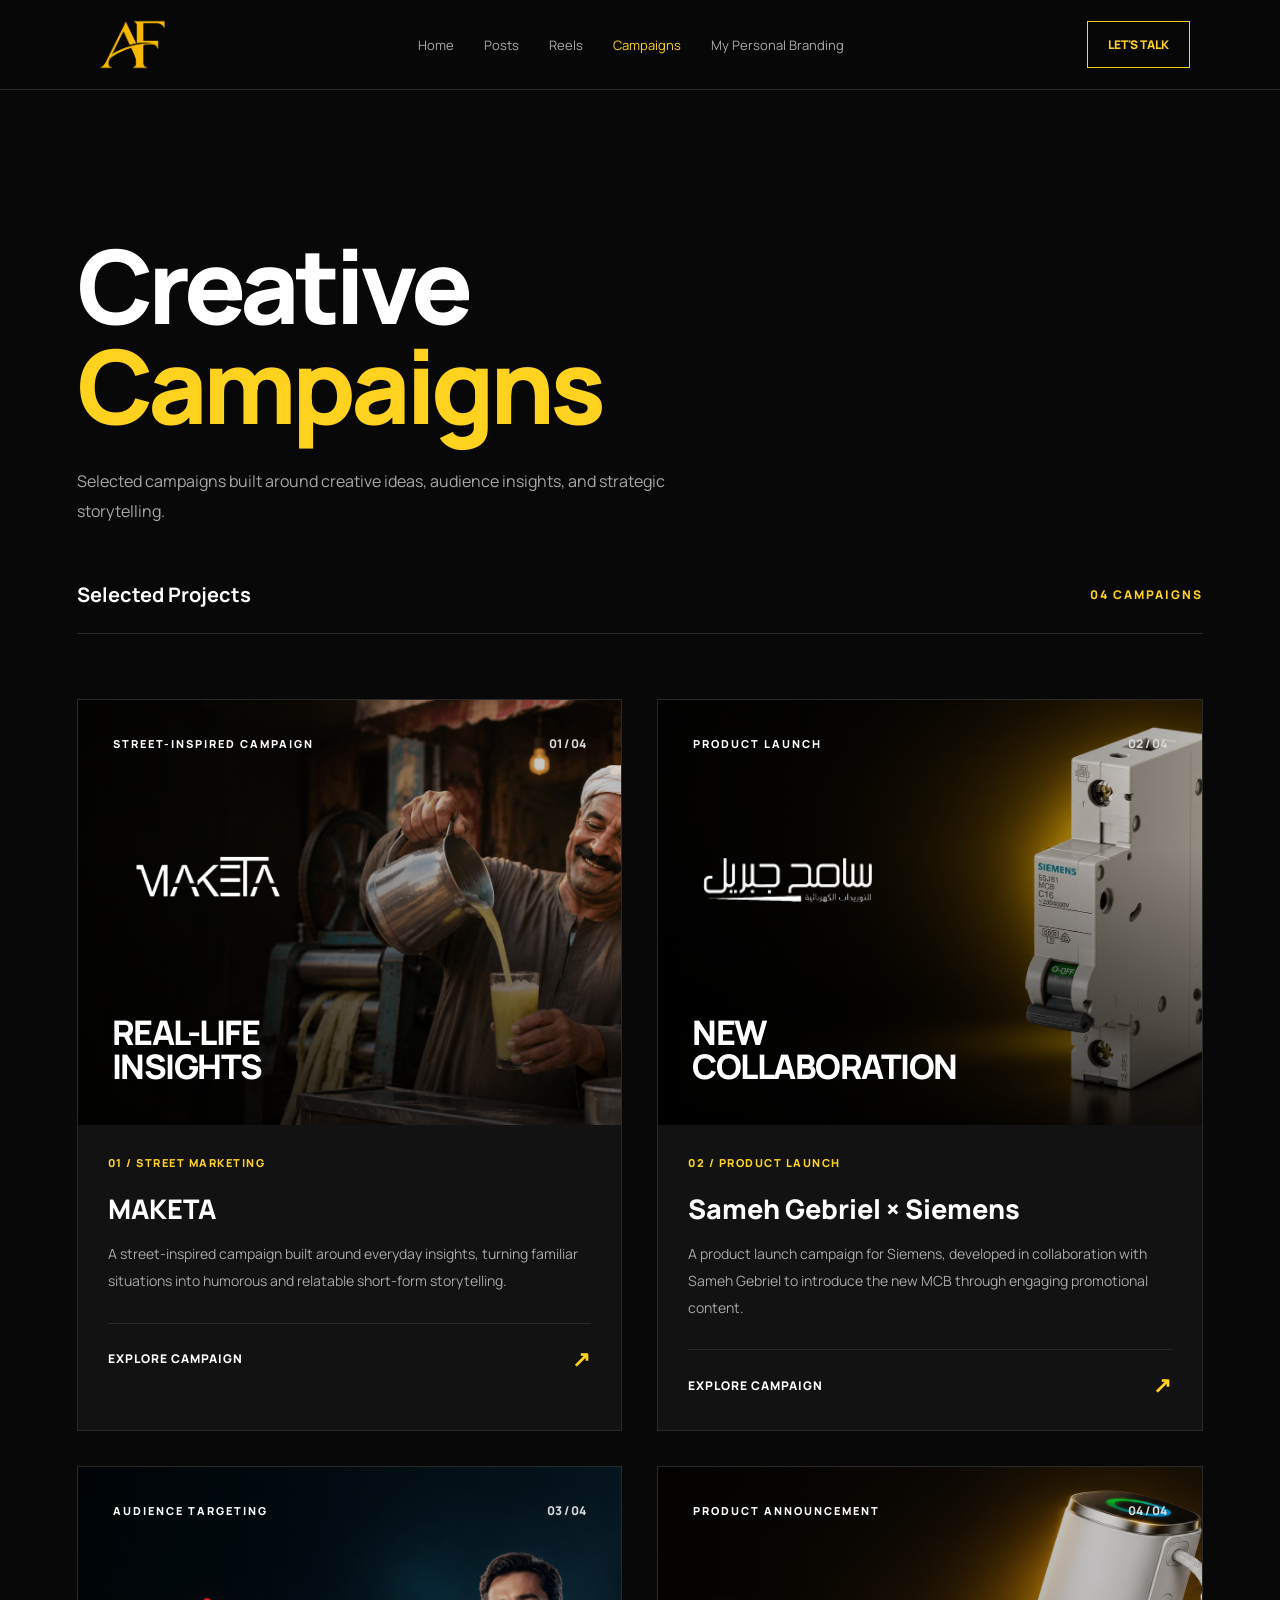
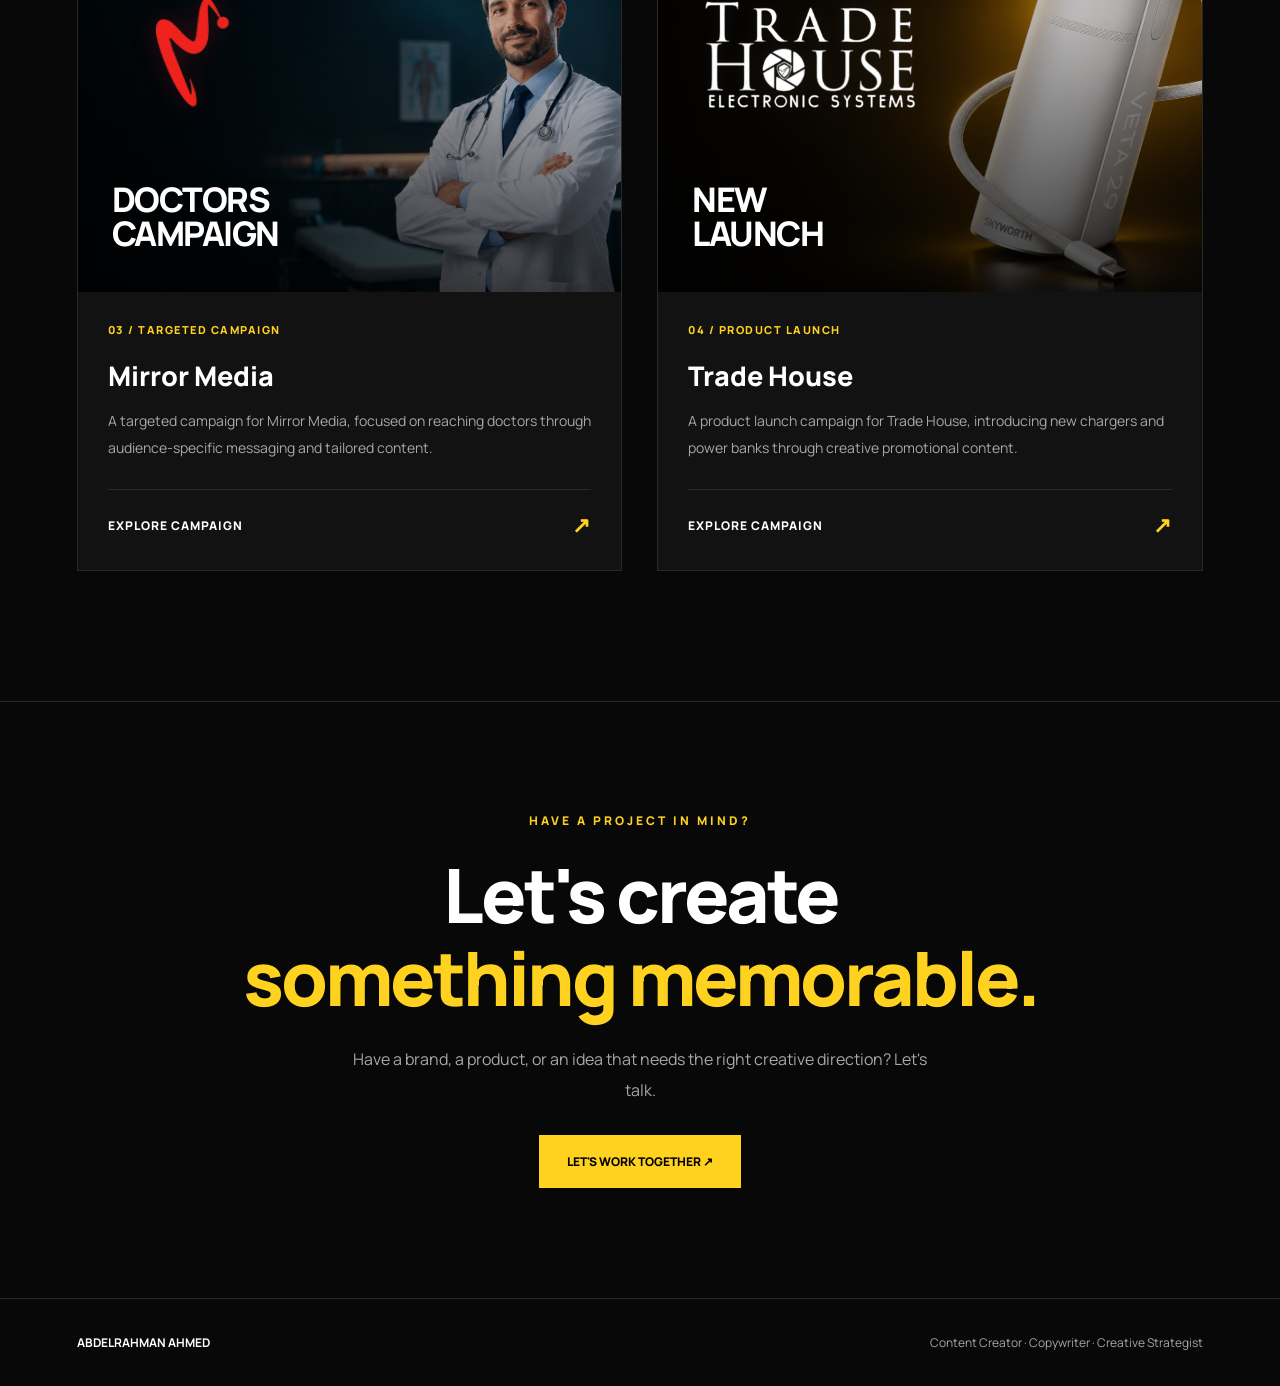
==== commit 8e6e1897: "ل" ====
--- a/campaigns.html
+++ b/campaigns.html
@@ -1101,7 +1101,7 @@
     <div class="visual-logo logo-siemens">
       <img
         src="logos/لوجو كامبين/sameh_gabriel_logo_transparent.png"
-        alt="Sameh Gebreil Logo"
+        alt="Sameh Gebriel Logo"
       >
     </div>
 
@@ -1119,11 +1119,11 @@
       <span>02 / PRODUCT LAUNCH</span>
     </div>
 
-    <h3>Sameh Gebreil × Siemens</h3>
+    <h3>Sameh Gebriel × Siemens</h3>
 
     <p>
       A product launch campaign for Siemens, developed in
-      collaboration with Sameh Gebreil to introduce the new
+      collaboration with Sameh Gebriel to introduce the new
       MCB through engaging promotional content.
     </p>
 
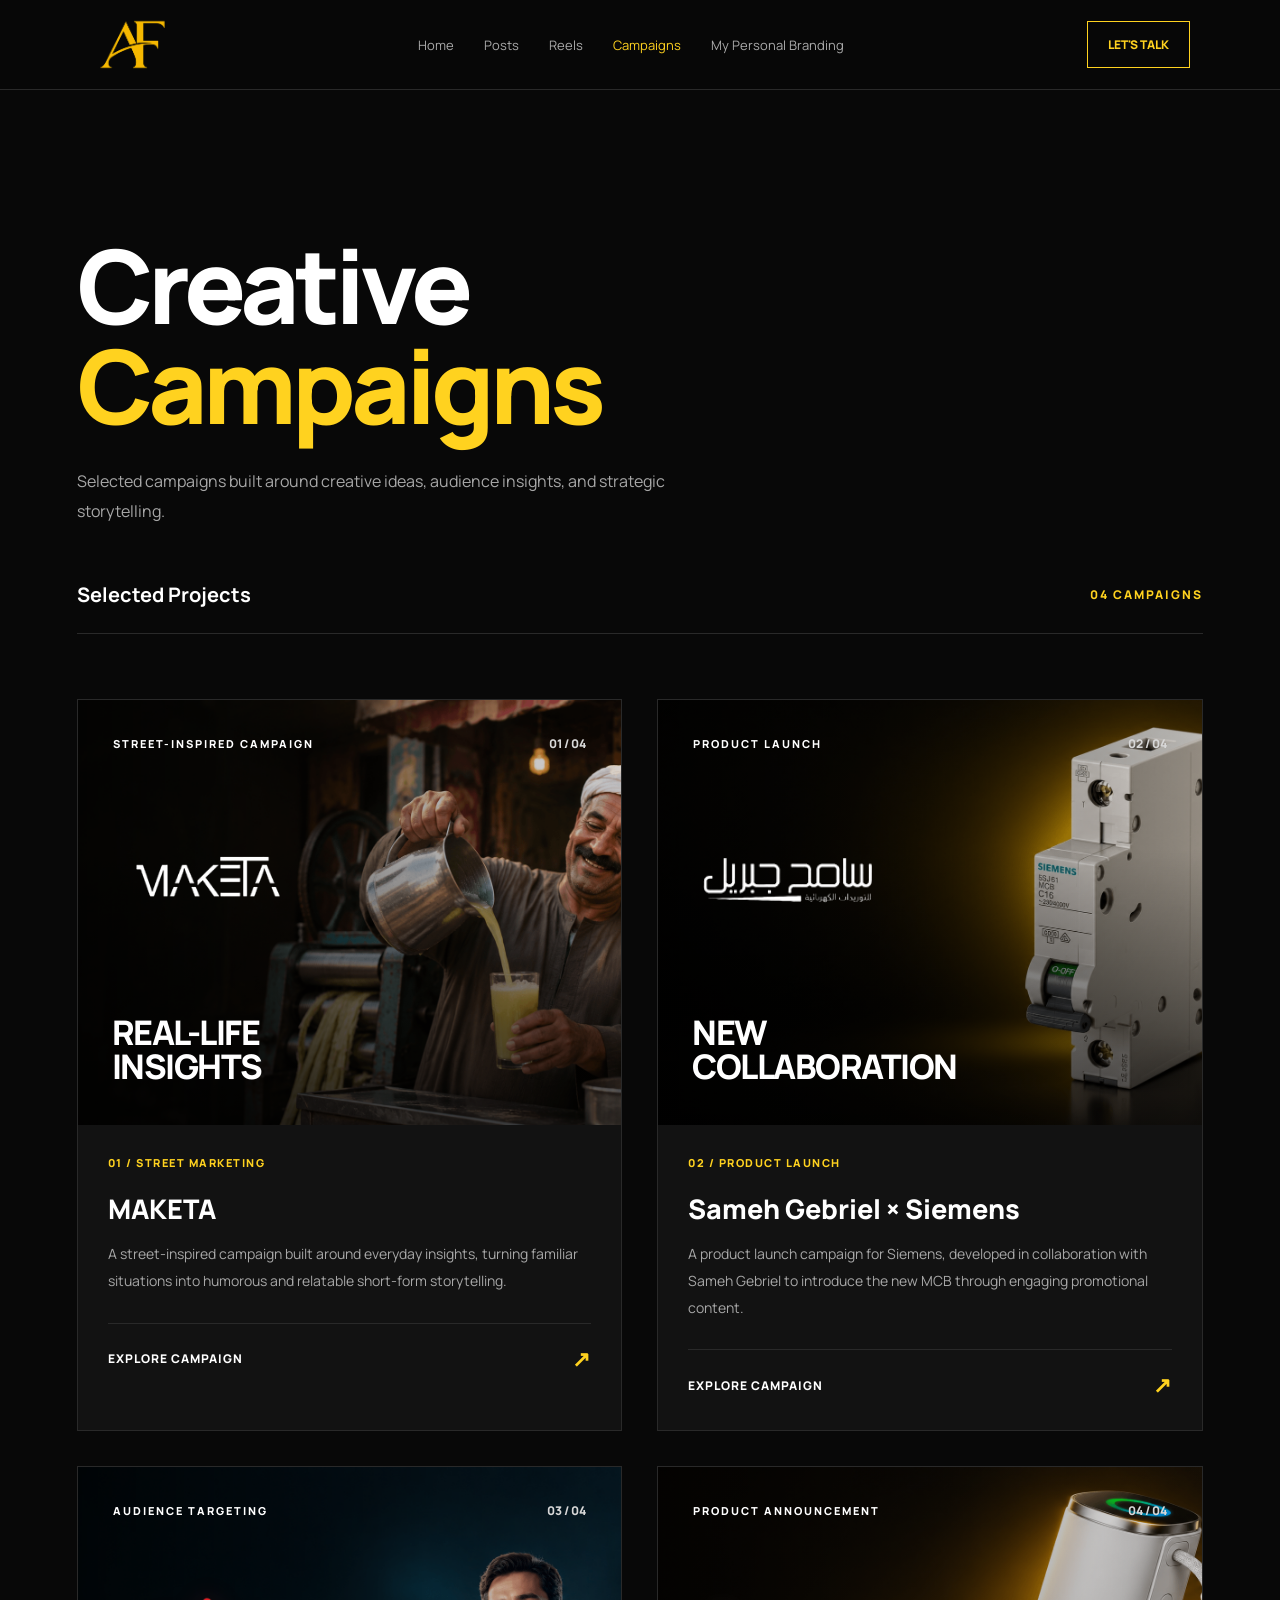
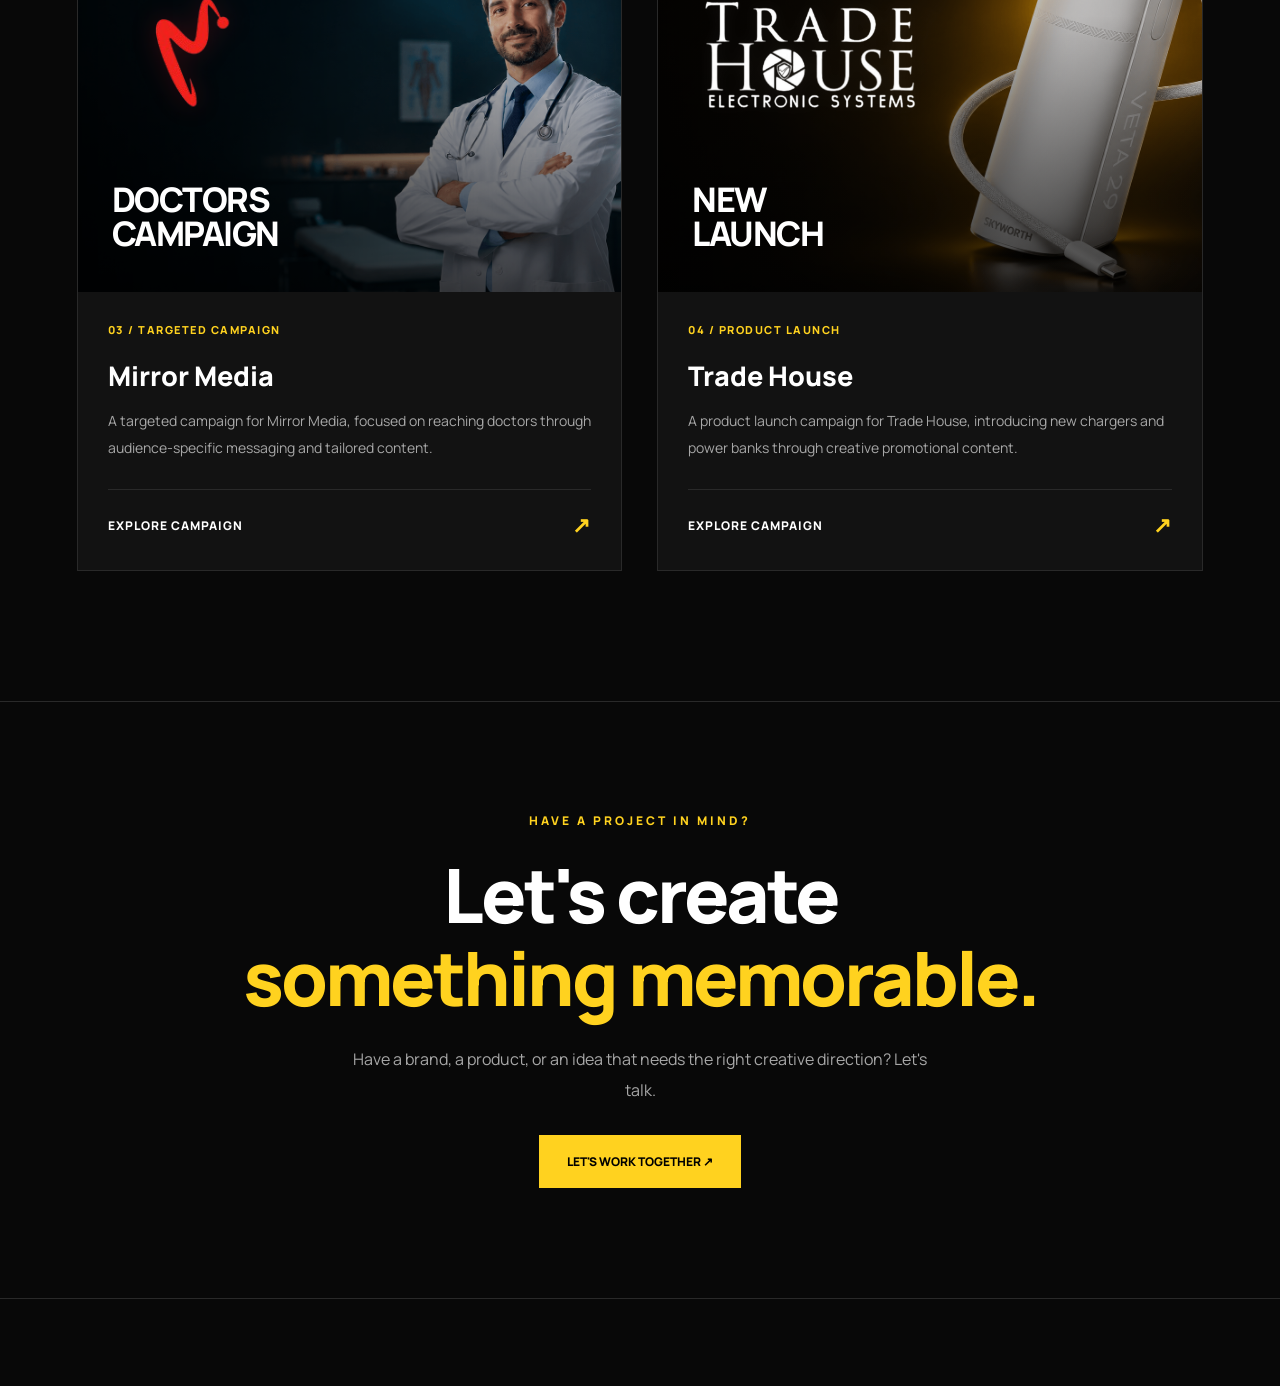
==== commit 03f132c9: "ي" ====
--- a/campaigns.html
+++ b/campaigns.html
@@ -11,6 +11,15 @@
 <meta charset="UTF-8">
 <meta name="viewport" content="width=device-width, initial-scale=1.0">
 <title>Selected Campaigns | Abdelrahman</title>
+<meta name="description" content="Selected campaigns by Abdelrahman Ahmed: MAKETA, Siemens with Sameh Gebriel, Mirror Media and Trade House.">
+<meta property="og:type" content="website">
+<meta property="og:title" content="Selected Campaigns | Abdelrahman">
+<meta property="og:description" content="Selected campaigns by Abdelrahman Ahmed: MAKETA, Siemens with Sameh Gebriel, Mirror Media and Trade House.">
+<meta property="og:image" content="https://abdelrahman-portfolio.github.io/pic/WEB.jpeg">
+<meta property="og:url" content="https://abdelrahman-portfolio.github.io/campaigns.html">
+<meta name="twitter:card" content="summary_large_image">
+<link rel="icon" type="image/jpeg" href="pic/WEBLOGO.jpeg">
+
 
 <link rel="preconnect" href="https://fonts.googleapis.com">
 <link rel="preconnect" href="https://fonts.gstatic.com" crossorigin>
@@ -950,6 +959,19 @@
   header nav a.active { color: #FFD21F; background: rgba(255,210,31,.07); border-radius: 8px; }
   header nav a:hover { color: #FFD21F; }
 }
+
+header nav a.nav-contact{display:none}
+@media(max-width:750px){header nav a.nav-contact{display:block}}
+</style>
+<style id="motion-css">
+@media (prefers-reduced-motion:no-preference){
+html.js-motion .rv{opacity:0;transform:translateY(28px);transition:opacity .7s cubic-bezier(.22,.61,.36,1),transform .7s cubic-bezier(.22,.61,.36,1);transition-delay:var(--rv-d,0ms);will-change:opacity,transform}
+html.js-motion .rv.rv-in{opacity:1;transform:none;will-change:auto}
+body{animation:pgIn .45s ease both}
+@keyframes pgIn{from{opacity:0}to{opacity:1}}
+:where(a[class*="cta"],.contact-link,.next-section a,button){transition:transform .25s ease,background .25s ease,color .25s ease}
+:where(.contact-link,.next-section a,a[class*="cta"]):hover{transform:translateY(-3px)}
+}
 </style>
 </head>
 
@@ -982,6 +1004,7 @@
     <a href="videos.html">Reels</a>
     <a href="campaigns.html" class="active" aria-current="page">Campaigns</a>
     <a href="personal-branding.html">My Personal Branding</a>
+    <a href="index.html#contact" class="nav-contact">Contact Me</a>
 
   </nav>
 
@@ -1373,6 +1396,29 @@
   }
 })();
 </script>
+<script id="motion-js">
+(function(){
+if(window.matchMedia&&matchMedia('(prefers-reduced-motion:reduce)').matches)return;
+if(!('IntersectionObserver' in window))return;
+document.documentElement.classList.add('js-motion');
+var SEL='main section > *, main [class*="grid"] > *, main [class*="card"], .next-section > *, footer > *';
+var io=new IntersectionObserver(function(es){es.forEach(function(e){if(e.isIntersecting){e.target.classList.add('rv-in');io.unobserve(e.target);}});},{threshold:0.08,rootMargin:'0px 0px -6% 0px'});
+function prep(root){
+ var list=(root.matches&&root.matches(SEL)?[root]:[]).concat([].slice.call(root.querySelectorAll?root.querySelectorAll(SEL):[]));
+ list.forEach(function(el){
+  if(el.dataset.rv||el.closest('header,nav,.mobile-menu-backdrop,.lightbox,.video-modal,[role="dialog"]'))return;
+  if(el.querySelector('.rv')&&!el.matches('[class*="card"]'))return;
+  el.dataset.rv='1';el.classList.add('rv');
+  var sib=el.parentElement?[].indexOf.call(el.parentElement.children,el):0;
+  el.style.setProperty('--rv-d',Math.min(sib%6,5)*70+'ms');
+  io.observe(el);
+ });
+}
+function init(){prep(document.body);
+ new MutationObserver(function(ms){ms.forEach(function(m){m.addedNodes.forEach(function(n){if(n.nodeType===1)prep(n);});});}).observe(document.body,{childList:true,subtree:true});}
+if(document.readyState==='loading')document.addEventListener('DOMContentLoaded',init);else init();
+})();
+</script>
 </body>
 </html>
 
